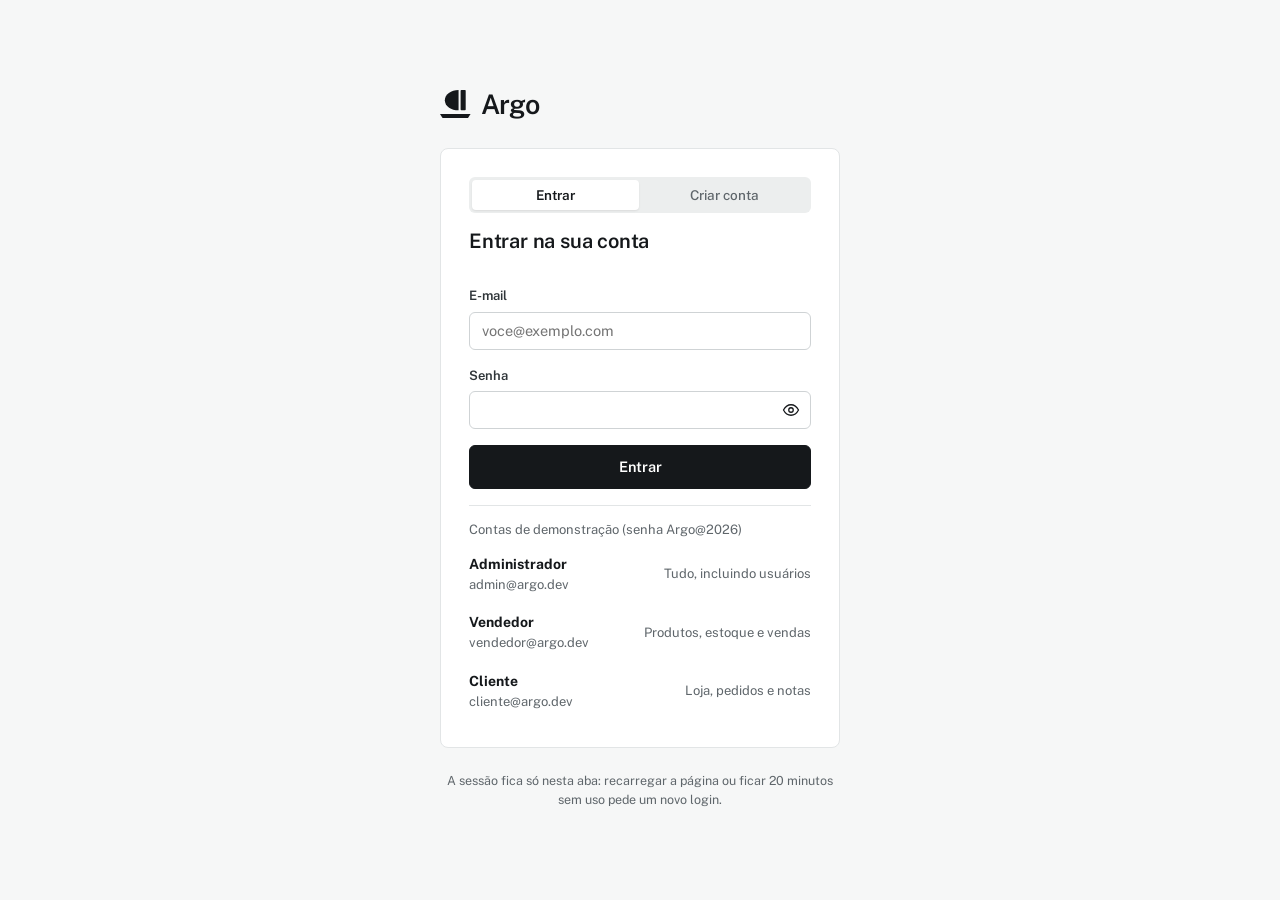
==== web/index.html @ 2232d9b7 "Versão inicial" ====
<!doctype html>
<html lang="pt-BR">
  <head>
    <meta charset="utf-8" />
    <meta name="viewport" content="width=device-width, initial-scale=1" />
    <meta name="description" content="Argo: plataforma de microserviços de pedidos, estoque em tempo real e faturamento." />
    <meta name="theme-color" content="#f6f7f7" />
    <title>Argo</title>
    <link rel="icon" href="img/favicon.svg" type="image/svg+xml" />
    <link rel="preload" href="fonts/public-sans-latin-wght-normal.woff2" as="font" type="font/woff2" crossorigin />
    <link rel="stylesheet" href="css/app.css" />
  </head>
  <body>
    <a class="sr-only" href="#conteudo">Pular para o conteúdo</a>
    <div id="app"></div>
    <noscript>O Argo precisa de JavaScript para funcionar.</noscript>
    <script type="module" src="js/app.js"></script>
  </body>
</html>
---- web/css/app.css ----
@font-face {
  font-family: "Public Sans Variable";
  font-style: normal;
  font-display: swap;
  font-weight: 100 900;
  src: url("../fonts/public-sans-latin-wght-normal.woff2") format("woff2-variations");
  unicode-range: U+0000-00FF, U+0131, U+0152-0153, U+02BB-02BC, U+02C6, U+02DA, U+02DC, U+0304, U+0308, U+0329, U+2000-206F, U+20AC, U+2122, U+2191, U+2193, U+2212, U+2215, U+FEFF, U+FFFD;
}

@font-face {
  font-family: "Public Sans Variable";
  font-style: normal;
  font-display: swap;
  font-weight: 100 900;
  src: url("../fonts/public-sans-latin-ext-wght-normal.woff2") format("woff2-variations");
  unicode-range: U+0100-02BA, U+02BD-02C5, U+02C7-02CC, U+02CE-02D7, U+02DD-02FF, U+0304, U+0308, U+0329, U+1D00-1DBF, U+1E00-1E9F, U+1EF2-1EFF, U+2020, U+20A0-20AB, U+20AD-20C0, U+2113, U+2C60-2C7F, U+A720-A7FF;
}

:root {
  --paper: #f6f7f7;
  --paper-2: #ffffff;
  --sand: #eceeee;
  --stone: #c6cacc;
  --mauve: #959b9f;
  --ink: #15181b;
  --ink-2: #2f3539;
  --muted: #5f666b;
  --line: #e2e5e6;
  --line-strong: #cfd3d5;
  --surface: #ffffff;
  --surface-hover: #f3f4f4;
  --accent: #1f5c4c;
  --accent-2: #2e7a66;
  --accent-soft: #e4efeb;
  --danger: #a03a32;
  --danger-soft: #f8e9e7;
  --ok: #1f6b45;
  --ok-soft: #e5f1ea;
  --warn: #8a5a12;
  --warn-soft: #f8efdf;
  --info: #2f5f8a;
  --info-soft: #e6eef6;
  --focus: rgba(31, 92, 76, 0.22);
  --radius-s: 4px;
  --radius: 6px;
  --radius-l: 8px;
  --shadow: 0 1px 2px rgba(21, 24, 27, 0.06);
  --ease: cubic-bezier(0.2, 0, 0, 1);
  --ease-out: cubic-bezier(0.16, 1, 0.3, 1);
  --spring: cubic-bezier(0.34, 1.4, 0.64, 1);
  --font: "Public Sans Variable", "Public Sans", system-ui, -apple-system, "Segoe UI", sans-serif;
  color-scheme: light;
}

*, *::before, *::after { box-sizing: border-box; }
[hidden] { display: none !important; }
html, body { height: 100%; }
body {
  margin: 0;
  font-family: var(--font);
  font-size: 14.5px;
  line-height: 1.5;
  color: var(--ink);
  background: var(--paper);
  -webkit-font-smoothing: antialiased;
  text-rendering: optimizeLegibility;
}
a { color: inherit; text-decoration: none; }
img, svg { display: block; }
button, input, select, textarea { font: inherit; color: inherit; }
::selection { background: var(--accent-soft); color: var(--ink); }
:focus-visible { outline: 2px solid var(--accent); outline-offset: 2px; border-radius: var(--radius-s); }
h1, h2, h3, h4 { margin: 0; font-weight: 600; letter-spacing: -0.01em; line-height: 1.25; }
h1 { font-size: 24px; }
h2 { font-size: 18px; }
h3 { font-size: 15px; }
p { margin: 0; }
.muted { color: var(--muted); }
.small { font-size: 13px; }
.num { font-variant-numeric: tabular-nums; }
.strong { font-weight: 600; }
.mono { font-family: ui-monospace, "SFMono-Regular", Consolas, monospace; font-size: 12.5px; }
.sr-only { position: absolute; width: 1px; height: 1px; padding: 0; margin: -1px; overflow: hidden; clip: rect(0 0 0 0); white-space: nowrap; border: 0; }
.row { display: flex; align-items: center; gap: 12px; }
.row.wrap-items { flex-wrap: wrap; }
.stack { display: flex; flex-direction: column; gap: 16px; }
.stack.sm { gap: 6px; }
.stack.lg { gap: 20px; }
.spacer { flex: 1; }
.grid-2 { display: grid; grid-template-columns: 1fr 1fr; gap: 16px; }
.grid-main { display: grid; grid-template-columns: minmax(0, 1.7fr) minmax(0, 1fr); gap: 16px; align-items: start; }
.dot { display: inline-block; width: 7px; height: 7px; border-radius: 50%; background: currentColor; flex: none; }

.btn {
  --bg: var(--ink); --fg: #fff; --bd: var(--ink);
  appearance: none; display: inline-flex; align-items: center; justify-content: center; gap: 8px;
  height: 38px; padding: 0 16px; border-radius: var(--radius); border: 1px solid var(--bd);
  background: var(--bg); color: var(--fg); font-weight: 600; font-size: 14px; cursor: pointer; white-space: nowrap;
  transition: background .18s var(--ease), border-color .18s var(--ease), color .18s var(--ease), opacity .18s var(--ease), transform .12s var(--ease);
}
.btn:hover { --bg: var(--ink-2); --bd: var(--ink-2); }
.btn:active:not(:disabled) { transform: scale(0.97); }
.btn:disabled { opacity: .45; cursor: not-allowed; }
.btn.ghost { --bg: var(--surface); --fg: var(--ink); --bd: var(--line-strong); }
.btn.ghost:hover { --bg: var(--surface-hover); --bd: var(--mauve); }
.btn.quiet { --bg: transparent; --fg: var(--ink); --bd: transparent; padding: 0 10px; }
.btn.quiet:hover { --bg: var(--surface-hover); }
.btn.danger { --bg: var(--surface); --fg: var(--danger); --bd: var(--line-strong); }
.btn.danger:hover { --bg: var(--danger-soft); --bd: color-mix(in srgb, var(--danger) 45%, transparent); }
.btn.sm { height: 32px; padding: 0 12px; font-size: 13px; }
.btn.lg { height: 44px; padding: 0 22px; font-size: 14.5px; }
.btn.block { width: 100%; }
.icon-btn {
  appearance: none; display: inline-grid; place-items: center; width: 36px; height: 36px; border-radius: var(--radius);
  border: 1px solid transparent; background: transparent; cursor: pointer; color: var(--ink); position: relative;
  transition: background .15s var(--ease), transform .12s var(--ease);
}
.icon-btn:hover { background: var(--surface-hover); }
.icon-btn:active { transform: scale(0.94); }
.field { display: flex; flex-direction: column; gap: 6px; min-width: 0; }
.field > label, .label { font-size: 13px; font-weight: 600; color: var(--ink-2); }
.input, .select, .textarea {
  width: 100%; height: 38px; padding: 0 12px; border-radius: var(--radius); border: 1px solid var(--line-strong);
  background: var(--surface); outline: none; transition: border-color .15s var(--ease), box-shadow .2s var(--ease);
}
.textarea { height: auto; min-height: 96px; padding: 10px 12px; resize: vertical; }
.select {
  appearance: none; cursor: pointer; padding-right: 34px;
  background-image: linear-gradient(45deg, transparent 50%, var(--muted) 50%), linear-gradient(135deg, var(--muted) 50%, transparent 50%);
  background-position: calc(100% - 17px) 16px, calc(100% - 12px) 16px; background-size: 5px 5px, 5px 5px; background-repeat: no-repeat;
}
.select.compact { width: auto; height: 36px; background-position: calc(100% - 17px) 15px, calc(100% - 12px) 15px; }
.input:hover, .select:hover, .textarea:hover { border-color: var(--mauve); }
.input:focus, .select:focus, .textarea:focus { border-color: var(--accent); box-shadow: 0 0 0 3px var(--focus); }
.input[aria-invalid="true"] { border-color: var(--danger); }
.field-error { font-size: 12.5px; color: var(--danger); animation: fade-in .2s var(--ease); }
.hint { font-size: 12.5px; color: var(--muted); }
.input-affix { position: relative; }
.input-affix .input { padding-right: 44px; }
.input-affix .icon-btn { position: absolute; right: 2px; top: 1px; }

.card { background: var(--surface); border: 1px solid var(--line); border-radius: var(--radius-l); }
.card.pad { padding: 20px; }
.panel-title { display: flex; align-items: center; gap: 10px; margin-bottom: 16px; }
.panel-title h2, .panel-title h3 { flex: 1; }
.divider { height: 1px; background: var(--line); border: 0; margin: 0; }
.pill {
  display: inline-flex; align-items: center; gap: 6px; height: 22px; padding: 0 8px; border-radius: var(--radius-s);
  font-size: 12px; font-weight: 600; background: var(--sand); color: var(--ink-2); white-space: nowrap;
}
.pill .dot { width: 6px; height: 6px; }
.pill.ok { background: var(--ok-soft); color: var(--ok); }
.pill.warn { background: var(--warn-soft); color: var(--warn); }
.pill.danger { background: var(--danger-soft); color: var(--danger); }
.pill.info { background: var(--info-soft); color: var(--info); }
.pill.accent { background: var(--accent-soft); color: var(--accent); }
.pill.line { background: var(--surface); border: 1px solid var(--line-strong); }
.pill.pulse .dot { animation: pulse-dot 1.1s ease-in-out infinite; }

.table { width: 100%; border-collapse: separate; border-spacing: 0; font-size: 14px; }
.table th {
  text-align: left; font-size: 12.5px; font-weight: 600; color: var(--muted); padding: 0 14px 10px;
  border-bottom: 1px solid var(--line); white-space: nowrap;
}
.table td { padding: 12px 14px; border-bottom: 1px solid var(--line); vertical-align: middle; }
.table tr:last-child td { border-bottom: 0; }
.table tbody tr { transition: background .15s var(--ease); }
.table tbody tr.link { cursor: pointer; }
.table tbody tr.link:hover { background: var(--surface-hover); }
.table .right { text-align: right; }
.table-wrap { overflow-x: auto; }
.table-card { padding: 16px 6px 6px; }

.segmented { display: inline-flex; padding: 3px; gap: 2px; border-radius: var(--radius); background: var(--sand); position: relative; }
.segmented button {
  appearance: none; border: 0; background: transparent; height: 30px; padding: 0 14px; border-radius: var(--radius-s);
  font-size: 13.5px; font-weight: 500; color: var(--muted); cursor: pointer; position: relative; z-index: 1;
  transition: color .2s var(--ease);
}
.segmented button[aria-pressed="true"] { color: var(--ink); font-weight: 600; }
.segmented .thumb {
  position: absolute; top: 3px; bottom: 3px; border-radius: var(--radius-s); background: var(--paper-2);
  box-shadow: 0 1px 2px rgba(0, 0, 0, .08); transition: left .32s var(--ease-out), width .32s var(--ease-out);
}
.segmented.block { display: flex; }
.segmented.block button { flex: 1; }

.chip {
  appearance: none; height: 40px; padding: 0 2px; border: 0; border-bottom: 2px solid transparent; border-radius: 0;
  background: transparent; color: var(--muted); font-weight: 500; font-size: 14px; cursor: pointer; white-space: nowrap;
  transition: color .15s var(--ease), border-color .25s var(--ease);
}
.chip:hover { color: var(--ink); }
.chip[aria-pressed="true"] { color: var(--ink); font-weight: 600; border-bottom-color: var(--ink); }
.chips { display: flex; gap: 22px; border-bottom: 1px solid var(--line); margin-bottom: 20px; overflow-x: auto; }

.skeleton {
  border-radius: var(--radius);
  background: linear-gradient(90deg, var(--sand) 0%, #f4f5f5 40%, var(--sand) 80%);
  background-size: 300% 100%; animation: shimmer 1.4s ease-in-out infinite;
}
.spinner { width: 16px; height: 16px; border-radius: 50%; border: 2px solid currentColor; border-right-color: transparent; animation: spin .7s linear infinite; }
.empty { display: flex; flex-direction: column; align-items: center; text-align: center; gap: 8px; padding: 48px 24px; }
.empty .mark { width: 40px; height: 40px; border-radius: var(--radius); border: 1px solid var(--line); color: var(--muted); display: grid; place-items: center; margin-bottom: 6px; }
.empty p { max-width: 380px; }
.kv { display: grid; grid-template-columns: auto 1fr; gap: 8px 20px; font-size: 14px; margin: 0; }
.kv dt { color: var(--muted); }
.kv dd { margin: 0; text-align: right; }

.logo { display: inline-flex; align-items: center; gap: 10px; }
.logo svg { width: auto; }
.wordmark { font-weight: 600; letter-spacing: -0.03em; line-height: 1; }

.login { min-height: 100vh; display: grid; place-items: center; padding: 48px 20px; }
.login-panel { width: min(400px, 100%); display: flex; flex-direction: column; gap: 24px; }
.login-box { display: flex; flex-direction: column; gap: 16px; padding: 28px; border: 1px solid var(--line); border-radius: var(--radius-l); background: var(--surface); }
.login-box h1 { font-size: 20px; }
.login-foot { font-size: 12.5px; color: var(--muted); text-align: center; }
.demo-list { display: flex; flex-direction: column; gap: 2px; margin: 0 -10px; }
.demo {
  appearance: none; border: 0; background: transparent; text-align: left; cursor: pointer; padding: 8px 10px;
  border-radius: var(--radius); display: grid; grid-template-columns: 1fr auto; gap: 0 12px; align-items: center;
  transition: background .15s var(--ease), transform .15s var(--ease);
}
.demo:hover { background: var(--surface-hover); }
.demo:active { transform: scale(.99); }
.demo strong { font-size: 14px; }
.demo .who { font-size: 13px; color: var(--muted); }
.demo .what { grid-row: span 2; font-size: 13px; color: var(--muted); text-align: right; }
.alert { padding: 10px 12px; border-radius: var(--radius); font-size: 13.5px; background: var(--danger-soft); color: var(--danger); animation: shake .4s var(--ease); }
.alert.info { background: var(--info-soft); color: var(--info); animation: fade-in .3s var(--ease); }

.shell { display: grid; grid-template-columns: 232px minmax(0, 1fr); min-height: 100vh; }
.sidebar {
  position: sticky; top: 0; height: 100vh; display: flex; flex-direction: column; gap: 4px; padding: 20px 12px 12px;
  background: var(--surface); border-right: 1px solid var(--line); z-index: 20;
}
.sidebar .brand { padding: 2px 10px 0; }
.sidebar-tag { padding: 2px 10px 16px; font-size: 12.5px; font-weight: 500; color: var(--muted); }
.sidebar nav { display: flex; flex-direction: column; gap: 2px; position: relative; }
.sidebar nav a {
  position: relative; display: flex; align-items: center; gap: 10px; padding: 7px 10px; border-radius: var(--radius);
  font-size: 14px; font-weight: 500; color: var(--ink-2); z-index: 1; transition: color .15s var(--ease);
}
.sidebar nav a svg { color: var(--muted); transition: color .2s var(--ease); }
.sidebar nav a:hover:not(.active) { background: var(--surface-hover); }
.sidebar nav a.active { color: var(--ink); font-weight: 600; }
.sidebar nav a.active svg { color: var(--accent); }
.sidebar nav .nav-thumb {
  position: absolute; left: 0; right: 0; border-radius: var(--radius); background: var(--sand); z-index: 0;
  transition: top .34s var(--ease-out), height .34s var(--ease-out), opacity .2s var(--ease);
}
.sidebar nav .badge {
  margin-left: auto; min-width: 20px; height: 20px; padding: 0 6px; border-radius: 10px; background: var(--ink); color: #fff;
  font-size: 11.5px; font-weight: 600; display: inline-grid; place-items: center; animation: pop .35s var(--spring);
}
.sidebar hr { height: 1px; border: 0; margin: 10px 12px; background: var(--line); }
.sidebar .live { display: inline-flex; align-items: center; gap: 6px; padding: 6px 10px; font-size: 12px; color: var(--muted); }
.sidebar .live .dot { color: var(--mauve); }
.sidebar .live.on .dot { color: var(--accent-2); animation: pulse-dot 1.6s ease-in-out infinite; }
.user-menu { position: relative; margin-top: 8px; }
.user-trigger {
  appearance: none; display: flex; width: 100%; align-items: center; gap: 10px; padding: 6px 8px 6px 6px; border-radius: var(--radius);
  border: 1px solid transparent; background: transparent; cursor: pointer; text-align: left; transition: background .2s var(--ease);
}
.user-trigger:hover, .user-trigger[aria-expanded="true"] { background: var(--surface-hover); }
.user-trigger-text { display: flex; flex-direction: column; line-height: 1.2; font-size: 14px; flex: 1; min-width: 0; }
.user-trigger-text span { overflow: hidden; text-overflow: ellipsis; white-space: nowrap; }
.avatar { width: 32px; height: 32px; border-radius: 50%; background: var(--accent-soft); color: var(--accent); display: grid; place-items: center; font-size: 12px; font-weight: 600; flex: none; }
.menu {
  position: absolute; left: 0; bottom: calc(100% + 8px); width: 240px; padding: 4px; border-radius: var(--radius-l);
  background: var(--paper-2); border: 1px solid var(--line); box-shadow: 0 12px 32px -12px rgba(21, 24, 27, .25);
  z-index: 60; transform-origin: bottom left; animation: menu-in .2s var(--ease-out);
}
.menu-head { display: flex; flex-direction: column; padding: 10px 12px 12px; font-size: 14px; border-bottom: 1px solid var(--line); margin-bottom: 4px; word-break: break-word; }
.menu a, .menu button {
  appearance: none; display: flex; align-items: center; gap: 10px; width: 100%; padding: 8px 10px; border: 0; border-radius: var(--radius);
  background: transparent; font-size: 14px; font-weight: 500; text-align: left; cursor: pointer; transition: background .15s var(--ease);
}
.menu a:hover, .menu button:hover { background: var(--surface-hover); }
.main, .main-col { min-width: 0; }
.page { padding: 28px 0 64px; min-height: 100vh; }
.wrap { width: 100%; max-width: 1200px; margin: 0 auto; padding: 0 32px; }
.page-header { display: flex; align-items: flex-end; justify-content: space-between; flex-wrap: wrap; gap: 16px; margin-bottom: 24px; }
.page-header-text { display: flex; flex-direction: column; gap: 6px; min-width: 0; }
.page-header-actions { display: flex; align-items: center; flex-wrap: wrap; gap: 10px; }
.back-link { display: inline-flex; align-items: center; gap: 6px; margin-bottom: 12px; font-size: 13px; font-weight: 500; color: var(--muted); transition: color .15s var(--ease), gap .2s var(--ease); }
.back-link:hover { color: var(--ink); gap: 9px; }
.toolbar { display: flex; align-items: center; flex-wrap: wrap; gap: 10px; margin-bottom: 16px; }
.toolbar .search { flex: 1 1 260px; max-width: 380px; height: 36px; }
.mobile-bar { display: none; }

.kpis { display: grid; grid-template-columns: repeat(4, minmax(0, 1fr)); border: 1px solid var(--line); border-radius: var(--radius-l); background: var(--surface); overflow: hidden; }
.kpi { display: flex; flex-direction: column; gap: 4px; padding: 18px 20px; box-shadow: -1px 0 0 var(--line), 0 -1px 0 var(--line); }
.kpi strong { font-size: 24px; font-weight: 600; letter-spacing: -0.01em; line-height: 1.2; }
.kpi-label { font-size: 13px; font-weight: 500; color: var(--muted); }
.attention { display: grid; grid-template-columns: repeat(3, minmax(0, 1fr)); border-radius: var(--radius-l); border: 1px solid var(--line); overflow: hidden; }
.attention-item { display: flex; align-items: baseline; gap: 10px; padding: 14px 20px; font-size: 14px; background: var(--surface); transition: background .15s var(--ease); }
.attention-item + .attention-item { border-left: 1px solid var(--line); }
.attention-item strong { font-size: 18px; font-weight: 600; }
a.attention-item:hover { background: var(--surface-hover); }
.chart { display: flex; flex-direction: column; gap: 12px; }
.chart-readout { display: flex; align-items: baseline; gap: 12px; min-height: 34px; }
.chart-readout strong { font-size: 22px; font-weight: 600; letter-spacing: -0.01em; }
.chart-svg { width: 100%; height: auto; display: block; }
.chart-svg .grid-line { stroke: var(--line); stroke-width: 1; }
.chart-svg .bar { fill: var(--accent); transform-box: fill-box; transform-origin: bottom; transform: scaleY(0); animation: grow .7s var(--ease-out) forwards; transition: opacity .15s var(--ease); cursor: pointer; }
.chart-svg .bar.dim { opacity: .35; }
.chart-svg .axis { fill: var(--muted); font-size: 9.5px; font-weight: 500; }
.status-track { display: flex; height: 10px; border-radius: var(--radius-s); overflow: hidden; background: var(--sand); gap: 2px; }
.status-track span { height: 100%; width: 0; transition: width .9s var(--ease-out); }
.legend { list-style: none; margin: 0; padding: 0; display: grid; grid-template-columns: 1fr 1fr; gap: 10px 20px; font-size: 13.5px; }
.legend li { display: flex; align-items: center; gap: 10px; }
.legend li .num { margin-left: auto; }
.swatch { width: 10px; height: 10px; border-radius: 2px; flex: none; }
.rank { list-style: none; margin: 0; padding: 0; display: flex; flex-direction: column; gap: 14px; }
.rank li { display: flex; flex-direction: column; gap: 6px; }
.rank .meter { height: 4px; border-radius: 2px; background: var(--sand); overflow: hidden; }
.rank .meter span { display: block; height: 100%; background: var(--accent); border-radius: 2px; width: 0; transition: width .9s var(--ease-out); }

.products { display: grid; grid-template-columns: repeat(auto-fill, minmax(220px, 1fr)); gap: 16px; }
.product {
  display: flex; flex-direction: column; background: var(--surface); border: 1px solid var(--line); border-radius: var(--radius-l);
  overflow: hidden; transition: border-color .2s var(--ease), box-shadow .25s var(--ease), transform .25s var(--ease-out);
}
.product:hover { border-color: var(--line-strong); box-shadow: 0 10px 30px -18px rgba(21, 24, 27, .35); transform: translateY(-2px); }
.product-art { aspect-ratio: 16 / 10; display: grid; place-items: center; background: var(--paper); border-bottom: 1px solid var(--line); color: var(--ink); }
.product-art span { font-size: 26px; font-weight: 600; letter-spacing: -0.03em; color: var(--ink-2); transition: transform .4s var(--ease-out); }
.product:hover .product-art span { transform: scale(1.06); }
.product-body { display: flex; flex-direction: column; gap: 6px; padding: 14px 16px 16px; flex: 1; }
.product-body h3 { font-size: 14.5px; font-weight: 600; }
.product-foot { display: flex; align-items: center; justify-content: space-between; gap: 10px; margin-top: auto; padding-top: 10px; }
.price { font-size: 16px; font-weight: 600; font-variant-numeric: tabular-nums; }
.stock-tag { font-size: 12.5px; color: var(--muted); font-variant-numeric: tabular-nums; }
.stock-tag.low { color: var(--warn); font-weight: 600; }
.stock-tag.out { color: var(--danger); font-weight: 600; }
.flash { animation: flash 1.4s var(--ease); }

.drawer-overlay { position: fixed; inset: 0; background: rgba(21, 24, 27, .32); z-index: 80; animation: fade-in .25s var(--ease); }
.drawer {
  position: fixed; top: 0; right: 0; bottom: 0; width: min(420px, 100vw); background: var(--paper-2); z-index: 81;
  display: flex; flex-direction: column; border-left: 1px solid var(--line); box-shadow: -16px 0 48px -24px rgba(21, 24, 27, .3);
  animation: drawer-in .38s var(--ease-out);
}
.drawer.leaving { animation: drawer-out .24s var(--ease) forwards; }
.drawer-overlay.leaving { animation: fade-out .24s var(--ease) forwards; }
.drawer-head { display: flex; align-items: center; justify-content: space-between; padding: 18px 20px; border-bottom: 1px solid var(--line); }
.drawer-body { flex: 1; overflow: auto; padding: 8px 20px; }
.drawer-foot { padding: 16px 20px 20px; border-top: 1px solid var(--line); display: flex; flex-direction: column; gap: 12px; }
.cart-line { display: grid; grid-template-columns: 1fr auto; gap: 4px 12px; padding: 14px 0; border-bottom: 1px solid var(--line); animation: slide-in .3s var(--ease-out) both; }
.qty { justify-self: start; display: inline-flex; align-items: center; border: 1px solid var(--line-strong); border-radius: var(--radius); height: 30px; }
.qty button { appearance: none; border: 0; background: transparent; width: 28px; height: 28px; cursor: pointer; font-size: 15px; border-radius: var(--radius); }
.qty button:hover { background: var(--surface-hover); }
.qty span { min-width: 26px; text-align: center; font-size: 13.5px; font-variant-numeric: tabular-nums; }
.cart-fab .count {
  position: absolute; top: -2px; right: -2px; min-width: 18px; height: 18px; padding: 0 5px; border-radius: 9px; background: var(--accent);
  color: #fff; font-size: 11px; font-weight: 700; display: grid; place-items: center; animation: pop .35s var(--spring);
}

.timeline { list-style: none; margin: 0; padding: 0; display: flex; flex-direction: column; }
.timeline li { position: relative; display: grid; grid-template-columns: 20px 1fr; gap: 12px; padding-bottom: 18px; animation: slide-in .4s var(--ease-out) both; }
.timeline li:last-child { padding-bottom: 0; }
.timeline li::before { content: ""; position: absolute; left: 9px; top: 18px; bottom: 0; width: 2px; background: var(--line); }
.timeline li:last-child::before { display: none; }
.timeline .node { width: 20px; height: 20px; border-radius: 50%; border: 2px solid var(--line-strong); background: var(--surface); display: grid; place-items: center; z-index: 1; }
.timeline .node.done { border-color: var(--accent); background: var(--accent); color: #fff; }
.timeline .node.bad { border-color: var(--danger); background: var(--danger); color: #fff; }
.timeline .node.wait { border-color: var(--accent-2); animation: ring 1.4s ease-out infinite; }
.timeline .node svg { width: 11px; height: 11px; }
.steps { display: grid; grid-template-columns: repeat(4, 1fr); gap: 8px; }
.step { display: flex; flex-direction: column; gap: 8px; font-size: 13px; color: var(--muted); }
.step .bar { height: 4px; border-radius: 2px; background: var(--sand); overflow: hidden; }
.step .bar span { display: block; height: 100%; width: 0; background: var(--accent); transition: width .7s var(--ease-out); }
.step.on { color: var(--ink); font-weight: 600; }
.step.on .bar span { width: 100%; }
.step.working .bar span { width: 40%; animation: indeterminate 1.2s ease-in-out infinite; }
.processing-note { display: flex; align-items: center; gap: 10px; padding: 12px 14px; border-radius: var(--radius); background: var(--accent-soft); color: var(--accent); font-size: 13.5px; font-weight: 500; }

.quiet .reveal { animation: none; }

.feed { list-style: none; margin: 0; padding: 0; display: flex; flex-direction: column; }
.feed li { display: grid; grid-template-columns: 64px 1fr auto; align-items: center; gap: 12px; padding: 11px 4px; border-bottom: 1px solid var(--line); font-size: 13.5px; }
.feed li.new { animation: feed-in .5s var(--ease-out), highlight 2s var(--ease); }
.delta { font-weight: 600; font-variant-numeric: tabular-nums; }
.delta.up { color: var(--ok); }
.delta.down { color: var(--danger); }

.toasts { position: fixed; right: 24px; bottom: 24px; display: flex; flex-direction: column; align-items: flex-end; gap: 8px; z-index: 100; pointer-events: none; }
.toast {
  pointer-events: auto; display: flex; align-items: center; gap: 10px; min-height: 42px; padding: 10px 16px 10px 14px; border-radius: var(--radius);
  background: var(--ink); color: #fff; font-size: 14px; font-weight: 500; box-shadow: 0 6px 20px -8px rgba(21, 24, 27, .35);
  max-width: min(480px, calc(100vw - 32px)); animation: toast-in .4s var(--spring);
}
.toast.leaving { animation: toast-out .25s var(--ease) forwards; }
.toast .dot { color: #7fc2a8; }
.toast.error .dot { color: #e8968f; }
.overlay { position: fixed; inset: 0; background: rgba(21, 24, 27, .4); display: grid; place-items: center; padding: 20px; z-index: 90; animation: fade-in .2s var(--ease); }
.modal { width: min(520px, 100%); max-height: calc(100vh - 40px); overflow: auto; background: var(--paper-2); border-radius: var(--radius-l); padding: 24px; box-shadow: 0 16px 48px -16px rgba(21, 24, 27, .35); animation: modal-in .32s var(--ease-out); }
.modal h2 { margin-bottom: 8px; }
.modal .actions { display: flex; justify-content: flex-end; gap: 8px; margin-top: 24px; }
.overlay.leaving { animation: fade-out .2s var(--ease) forwards; }
.overlay.leaving .modal { animation: modal-out .2s var(--ease) forwards; }
.pagination { display: flex; align-items: center; justify-content: space-between; gap: 12px; padding: 16px 8px 4px; }

.view { animation: view-in .42s var(--ease-out) both; }
.reveal { animation: rise .55s var(--ease-out) both; animation-delay: calc(var(--i, 0) * 55ms); }
@keyframes view-in { from { opacity: 0; transform: translateY(10px); } to { opacity: 1; transform: none; } }
@keyframes rise { from { opacity: 0; transform: translateY(12px); } to { opacity: 1; transform: none; } }
@keyframes fade-in { from { opacity: 0; } to { opacity: 1; } }
@keyframes fade-out { to { opacity: 0; } }
@keyframes slide-in { from { opacity: 0; transform: translateX(10px); } to { opacity: 1; transform: none; } }
@keyframes drawer-in { from { transform: translateX(100%); } to { transform: none; } }
@keyframes drawer-out { to { transform: translateX(100%); } }
@keyframes modal-in { from { opacity: 0; transform: translateY(12px) scale(.97); } to { opacity: 1; transform: none; } }
@keyframes modal-out { to { opacity: 0; transform: translateY(8px) scale(.98); } }
@keyframes menu-in { from { opacity: 0; transform: translateY(6px) scale(.97); } to { opacity: 1; transform: none; } }
@keyframes toast-in { from { opacity: 0; transform: translateY(16px) scale(.96); } to { opacity: 1; transform: none; } }
@keyframes toast-out { to { opacity: 0; transform: translateY(8px) scale(.97); } }
@keyframes pop { 0% { transform: scale(.4); } 100% { transform: scale(1); } }
@keyframes grow { to { transform: scaleY(1); } }
@keyframes shimmer { 0% { background-position: 100% 0; } 100% { background-position: -100% 0; } }
@keyframes spin { to { transform: rotate(360deg); } }
@keyframes pulse-dot { 0%, 100% { opacity: 1; transform: scale(1); } 50% { opacity: .45; transform: scale(.8); } }
@keyframes ring { 0% { box-shadow: 0 0 0 0 rgba(46, 122, 102, .45); } 100% { box-shadow: 0 0 0 9px rgba(46, 122, 102, 0); } }
@keyframes flash { 0% { background: var(--accent-soft); } 100% { background: transparent; } }
@keyframes highlight { 0% { background: var(--accent-soft); } 100% { background: transparent; } }
@keyframes feed-in { from { opacity: 0; transform: translateY(-8px); } to { opacity: 1; transform: none; } }
@keyframes indeterminate { 0% { transform: translateX(-100%); } 100% { transform: translateX(250%); } }
@keyframes shake { 0%, 100% { transform: none; } 20% { transform: translateX(-4px); } 40% { transform: translateX(4px); } 60% { transform: translateX(-2px); } 80% { transform: translateX(2px); } }

@media (max-width: 980px) {
  .grid-main { grid-template-columns: 1fr; }
  .kpis { grid-template-columns: repeat(2, minmax(0, 1fr)); }
}
@media (max-width: 820px) {
  .shell { grid-template-columns: 1fr; }
  .sidebar { position: fixed; left: 0; top: 0; bottom: 0; width: 260px; transform: translateX(-100%); transition: transform .32s var(--ease-out); box-shadow: 16px 0 48px -24px rgba(21, 24, 27, .3); }
  .shell.nav-open .sidebar { transform: none; }
  .mobile-bar { display: flex; align-items: center; justify-content: space-between; padding: 12px 16px; border-bottom: 1px solid var(--line); background: var(--surface); position: sticky; top: 0; z-index: 10; }
  .wrap { padding: 0 16px; }
  .grid-2, .attention, .steps { grid-template-columns: 1fr; }
  .attention-item + .attention-item { border-left: 0; border-top: 1px solid var(--line); }
  .legend { grid-template-columns: 1fr; }
  .toasts { right: 16px; left: 16px; align-items: stretch; }
}
@media (prefers-reduced-motion: reduce) {
  *, *::before, *::after { animation-duration: .01ms !important; animation-delay: 0ms !important; transition-duration: .01ms !important; }
  .chart-svg .bar { transform: none; }
}
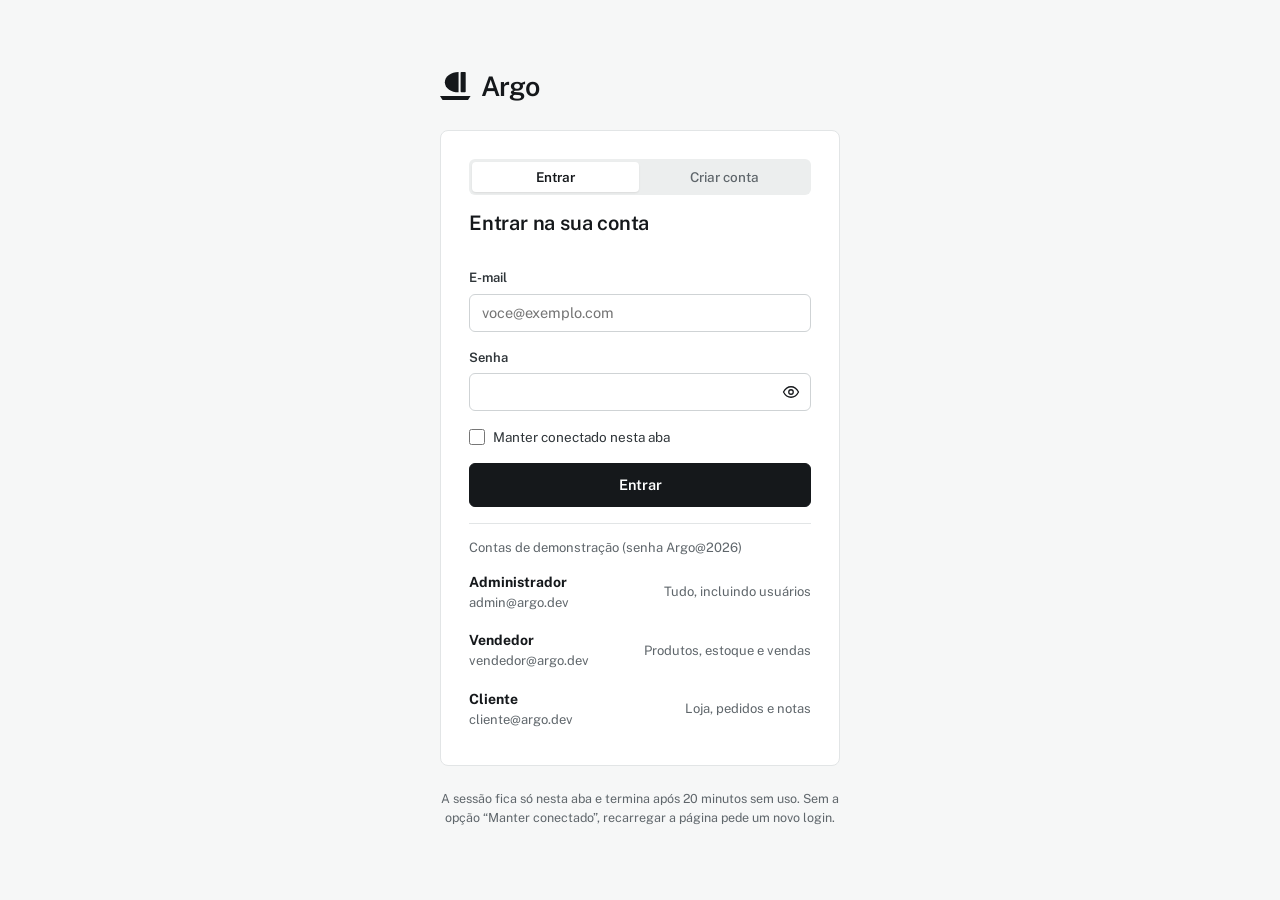
==== commit f12cb04c: "1.2.0" ====
--- a/web/index.html
+++ b/web/index.html
@@ -5,10 +5,13 @@
     <meta name="viewport" content="width=device-width, initial-scale=1" />
     <meta name="description" content="Argo: plataforma de microserviços de pedidos, estoque em tempo real e faturamento." />
     <meta name="theme-color" content="#f6f7f7" />
+    <meta name="color-scheme" content="light dark" />
     <title>Argo</title>
     <link rel="icon" href="img/favicon.svg" type="image/svg+xml" />
+    <link rel="manifest" href="manifest.webmanifest" />
     <link rel="preload" href="fonts/public-sans-latin-wght-normal.woff2" as="font" type="font/woff2" crossorigin />
     <link rel="stylesheet" href="css/app.css" />
+    <script src="js/theme.js"></script>
   </head>
   <body>
     <a class="sr-only" href="#conteudo">Pular para o conteúdo</a>
--- a/web/css/app.css
+++ b/web/css/app.css
@@ -49,7 +49,305 @@
   --ease-out: cubic-bezier(0.16, 1, 0.3, 1);
   --spring: cubic-bezier(0.34, 1.4, 0.64, 1);
   --font: "Public Sans Variable", "Public Sans", system-ui, -apple-system, "Segoe UI", sans-serif;
+  --on-ink: #ffffff;
+  --on-accent: #ffffff;
+  --skeleton-hi: #f4f5f5;
+  --scrim: rgba(21, 24, 27, .4);
+  --shadow-lg: rgba(21, 24, 27, .3);
   color-scheme: light;
+}
+
+:root[data-theme="dark"] {
+  --paper: #0f1113;
+  --paper-2: #181b1e;
+  --sand: #22262a;
+  --stone: #3a3f44;
+  --mauve: #6b7277;
+  --ink: #eceeee;
+  --ink-2: #c9cdcf;
+  --muted: #9aa1a6;
+  --line: #262b2f;
+  --line-strong: #363c41;
+  --surface: #16191c;
+  --surface-hover: #1e2226;
+  --accent: #5fb39a;
+  --accent-2: #7cc4ad;
+  --accent-soft: rgba(95, 179, 154, .15);
+  --danger: #ec9a92;
+  --danger-soft: rgba(236, 154, 146, .13);
+  --ok: #7fc2a8;
+  --ok-soft: rgba(127, 194, 168, .13);
+  --warn: #e3b46a;
+  --warn-soft: rgba(227, 180, 106, .13);
+  --info: #8fb6dd;
+  --info-soft: rgba(143, 182, 221, .13);
+  --focus: rgba(95, 179, 154, .3);
+  --on-ink: #111315;
+  --on-accent: #0f1113;
+  --skeleton-hi: #2a2f33;
+  --scrim: rgba(0, 0, 0, .55);
+  --shadow-lg: rgba(0, 0, 0, .6);
+  color-scheme: dark;
+}
+
+:root[data-palette="crivo"] {
+  --paper: #e6ddce;
+  --paper-2: #faf6ef;
+  --surface: #faf6ef;
+  --surface-hover: #f1ebe1;
+  --sand: #e4dcce;
+  --stone: #cdbfaa;
+  --mauve: #a8977f;
+  --ink: #2b1d17;
+  --ink-2: #5c4034;
+  --muted: #7d6a5d;
+  --line: #dfd5c6;
+  --line-strong: #cdbfaa;
+  --accent: #5d1c16;
+  --accent-2: #7a6e46;
+  --accent-soft: #ead6d2;
+  --danger: #8f2a1f;
+  --danger-soft: #ebd9d2;
+  --ok: #55602f;
+  --ok-soft: #e3e1d4;
+  --warn: #8a5a12;
+  --warn-soft: #eae0d0;
+  --info: #7a6e46;
+  --info-soft: #e8e3d7;
+  --focus: rgba(93, 28, 22, 0.25);
+  --on-ink: #faf6ef;
+  --on-accent: #faf3e6;
+  --skeleton-hi: #f1ece2;
+  --scrim: rgba(43, 29, 23, 0.4);
+  --shadow-lg: rgba(43, 29, 23, 0.28);
+}
+
+:root[data-palette="crivo"][data-theme="dark"] {
+  --paper: #1d1613;
+  --paper-2: #30251f;
+  --surface: #30251f;
+  --surface-hover: #372b25;
+  --sand: #312622;
+  --stone: #443530;
+  --mauve: #66524a;
+  --ink: #efe6d8;
+  --ink-2: #d6bdb8;
+  --muted: #a8968b;
+  --line: #3c2f29;
+  --line-strong: #443530;
+  --accent: #f6e4a6;
+  --accent-2: #b5a774;
+  --accent-soft: #4a2b25;
+  --danger: #e08a7c;
+  --danger-soft: #49332c;
+  --ok: #b9c48b;
+  --ok-soft: #433b2e;
+  --warn: #e3b46a;
+  --warn-soft: #49392a;
+  --info: #b5a774;
+  --info-soft: #43372b;
+  --focus: rgba(246, 228, 166, 0.25);
+  --on-ink: #30251f;
+  --on-accent: #2b1d17;
+  --skeleton-hi: #302520;
+  --scrim: rgba(0, 0, 0, 0.55);
+  --shadow-lg: rgba(0, 0, 0, 0.6);
+  color-scheme: dark;
+}
+
+:root[data-palette="bento"] {
+  --paper: #f5f4f4;
+  --paper-2: #ffffff;
+  --surface: #ffffff;
+  --surface-hover: #fafaf9;
+  --sand: #ececeb;
+  --stone: #d3d1d0;
+  --mauve: #bab7b6;
+  --ink: #000000;
+  --ink-2: #4d4b4b;
+  --muted: #6b6969;
+  --line: #e5e3e3;
+  --line-strong: #d3d1d0;
+  --accent: #000000;
+  --accent-2: #2b4c5a;
+  --accent-soft: #e8e7e6;
+  --danger: #9b2f1e;
+  --danger-soft: #f1e2df;
+  --ok: #3e6b2a;
+  --ok-soft: #e4eae1;
+  --warn: #8a5a12;
+  --warn-soft: #efe8de;
+  --info: #2b4c5a;
+  --info-soft: #e1e6e8;
+  --focus: rgba(0, 0, 0, 0.25);
+  --on-ink: #ffffff;
+  --on-accent: #ffffff;
+  --skeleton-hi: #f7f7f7;
+  --scrim: rgba(0, 0, 0, 0.4);
+  --shadow-lg: rgba(0, 0, 0, 0.28);
+}
+
+:root[data-palette="bento"][data-theme="dark"] {
+  --paper: #020202;
+  --paper-2: #1e1d1d;
+  --surface: #1e1d1d;
+  --surface-hover: #252424;
+  --sand: #1e1d1d;
+  --stone: #333232;
+  --mauve: #4d4b4b;
+  --ink: #ffffff;
+  --ink-2: #d3d1d0;
+  --muted: #bab7b6;
+  --line: #2b2a2a;
+  --line-strong: #333232;
+  --accent: #ffffff;
+  --accent-2: #99b3bf;
+  --accent-soft: #333232;
+  --danger: #e89a87;
+  --danger-soft: #3a2e2c;
+  --ok: #9cc787;
+  --ok-soft: #30352c;
+  --warn: #e3b46a;
+  --warn-soft: #3a3228;
+  --info: #99b3bf;
+  --info-soft: #2f3234;
+  --focus: rgba(255, 255, 255, 0.25);
+  --on-ink: #1e1d1d;
+  --on-accent: #000000;
+  --skeleton-hi: #1e1d1d;
+  --scrim: rgba(0, 0, 0, 0.55);
+  --shadow-lg: rgba(0, 0, 0, 0.6);
+  color-scheme: dark;
+}
+
+:root[data-palette="sonda"] {
+  --paper: #f3f1ec;
+  --paper-2: #fcfbf8;
+  --surface: #fcfbf8;
+  --surface-hover: #f7f5f0;
+  --sand: #edeae3;
+  --stone: #dad6cc;
+  --mauve: #b9b3a6;
+  --ink: #17212b;
+  --ink-2: #2d3a46;
+  --muted: #5e6670;
+  --line: #e8e5de;
+  --line-strong: #dad6cc;
+  --accent: #a8235a;
+  --accent-2: #3e6f84;
+  --accent-soft: #f5e1e9;
+  --danger: #b3261e;
+  --danger-soft: #f2ddd9;
+  --ok: #2e7d5b;
+  --ok-soft: #dfe9e2;
+  --warn: #8a5a12;
+  --warn-soft: #ece4d8;
+  --info: #3e6f84;
+  --info-soft: #e1e7e8;
+  --focus: rgba(168, 35, 90, 0.25);
+  --on-ink: #fcfbf8;
+  --on-accent: #fcfbf8;
+  --skeleton-hi: #f6f4f0;
+  --scrim: rgba(23, 33, 43, 0.4);
+  --shadow-lg: rgba(23, 33, 43, 0.28);
+}
+
+:root[data-palette="sonda"][data-theme="dark"] {
+  --paper: #0f161b;
+  --paper-2: #151e25;
+  --surface: #151e25;
+  --surface-hover: #1b252d;
+  --sand: #192229;
+  --stone: #26323b;
+  --mauve: #3a4853;
+  --ink: #e6e9ea;
+  --ink-2: #c6cdd1;
+  --muted: #95a1aa;
+  --line: #1f2a32;
+  --line-strong: #26323b;
+  --accent: #f0679a;
+  --accent-2: #6fa8bf;
+  --accent-soft: #3a1a28;
+  --danger: #f2847a;
+  --danger-soft: #342c31;
+  --ok: #5cc497;
+  --ok-soft: #1f3535;
+  --warn: #e3b46a;
+  --warn-soft: #32332f;
+  --info: #6fa8bf;
+  --info-soft: #22313b;
+  --focus: rgba(240, 103, 154, 0.25);
+  --on-ink: #151e25;
+  --on-accent: #0f161b;
+  --skeleton-hi: #172027;
+  --scrim: rgba(0, 0, 0, 0.55);
+  --shadow-lg: rgba(0, 0, 0, 0.6);
+  color-scheme: dark;
+}
+
+:root[data-palette="nexo"] {
+  --paper: #e8e8e8;
+  --paper-2: #f9f8f8;
+  --surface: #f9f8f8;
+  --surface-hover: #f3f2f1;
+  --sand: #eae6e5;
+  --stone: #d9d1ce;
+  --mauve: #bab7b5;
+  --ink: #000000;
+  --ink-2: #5c5454;
+  --muted: #777070;
+  --line: #e6e1df;
+  --line-strong: #d9d1ce;
+  --accent: #000000;
+  --accent-2: #ab9d9d;
+  --accent-soft: #d9d1ce;
+  --danger: #7a2e2e;
+  --danger-soft: #e7dcdc;
+  --ok: #2f4a35;
+  --ok-soft: #dde0dd;
+  --warn: #8a5a12;
+  --warn-soft: #e9e2d8;
+  --info: #ab9d9d;
+  --info-soft: #eeebeb;
+  --focus: rgba(0, 0, 0, 0.25);
+  --on-ink: #f9f8f8;
+  --on-accent: #e8e8e8;
+  --skeleton-hi: #f3f1f0;
+  --scrim: rgba(0, 0, 0, 0.4);
+  --shadow-lg: rgba(0, 0, 0, 0.28);
+}
+
+:root[data-palette="nexo"][data-theme="dark"] {
+  --paper: #000000;
+  --paper-2: #221e1d;
+  --surface: #221e1d;
+  --surface-hover: #2b2726;
+  --sand: #201e1e;
+  --stone: #3b3737;
+  --mauve: #5c5454;
+  --ink: #e8e8e8;
+  --ink-2: #bab7b5;
+  --muted: #ab9d9d;
+  --line: #312d2d;
+  --line-strong: #3b3737;
+  --accent: #e8e8e8;
+  --accent-2: #ab9d9d;
+  --accent-soft: #221e1d;
+  --danger: #e0a4a4;
+  --danger-soft: #3d3130;
+  --ok: #b9d3bd;
+  --ok-soft: #373733;
+  --warn: #e3b46a;
+  --warn-soft: #3d3328;
+  --info: #ab9d9d;
+  --info-soft: #35302f;
+  --focus: rgba(232, 232, 232, 0.25);
+  --on-ink: #221e1d;
+  --on-accent: #000000;
+  --skeleton-hi: #211e1d;
+  --scrim: rgba(0, 0, 0, 0.55);
+  --shadow-lg: rgba(0, 0, 0, 0.6);
+  color-scheme: dark;
 }
 
 *, *::before, *::after { box-sizing: border-box; }
@@ -92,7 +390,7 @@
 .dot { display: inline-block; width: 7px; height: 7px; border-radius: 50%; background: currentColor; flex: none; }
 
 .btn {
-  --bg: var(--ink); --fg: #fff; --bd: var(--ink);
+  --bg: var(--ink); --fg: var(--on-ink); --bd: var(--ink);
   appearance: none; display: inline-flex; align-items: center; justify-content: center; gap: 8px;
   height: 38px; padding: 0 16px; border-radius: var(--radius); border: 1px solid var(--bd);
   background: var(--bg); color: var(--fg); font-weight: 600; font-size: 14px; cursor: pointer; white-space: nowrap;
@@ -196,7 +494,7 @@
 
 .skeleton {
   border-radius: var(--radius);
-  background: linear-gradient(90deg, var(--sand) 0%, #f4f5f5 40%, var(--sand) 80%);
+  background: linear-gradient(90deg, var(--sand) 0%, var(--skeleton-hi) 40%, var(--sand) 80%);
   background-size: 300% 100%; animation: shimmer 1.4s ease-in-out infinite;
 }
 .spinner { width: 16px; height: 16px; border-radius: 50%; border: 2px solid currentColor; border-right-color: transparent; animation: spin .7s linear infinite; }
@@ -251,7 +549,7 @@
   transition: top .34s var(--ease-out), height .34s var(--ease-out), opacity .2s var(--ease);
 }
 .sidebar nav .badge {
-  margin-left: auto; min-width: 20px; height: 20px; padding: 0 6px; border-radius: 10px; background: var(--ink); color: #fff;
+  margin-left: auto; min-width: 20px; height: 20px; padding: 0 6px; border-radius: 10px; background: var(--ink); color: var(--on-ink);
   font-size: 11.5px; font-weight: 600; display: inline-grid; place-items: center; animation: pop .35s var(--spring);
 }
 .sidebar hr { height: 1px; border: 0; margin: 10px 12px; background: var(--line); }
@@ -269,7 +567,7 @@
 .avatar { width: 32px; height: 32px; border-radius: 50%; background: var(--accent-soft); color: var(--accent); display: grid; place-items: center; font-size: 12px; font-weight: 600; flex: none; }
 .menu {
   position: absolute; left: 0; bottom: calc(100% + 8px); width: 240px; padding: 4px; border-radius: var(--radius-l);
-  background: var(--paper-2); border: 1px solid var(--line); box-shadow: 0 12px 32px -12px rgba(21, 24, 27, .25);
+  background: var(--paper-2); border: 1px solid var(--line); box-shadow: 0 12px 32px -12px var(--shadow-lg);
   z-index: 60; transform-origin: bottom left; animation: menu-in .2s var(--ease-out);
 }
 .menu-head { display: flex; flex-direction: column; padding: 10px 12px 12px; font-size: 14px; border-bottom: 1px solid var(--line); margin-bottom: 4px; word-break: break-word; }
@@ -323,7 +621,7 @@
   display: flex; flex-direction: column; background: var(--surface); border: 1px solid var(--line); border-radius: var(--radius-l);
   overflow: hidden; transition: border-color .2s var(--ease), box-shadow .25s var(--ease), transform .25s var(--ease-out);
 }
-.product:hover { border-color: var(--line-strong); box-shadow: 0 10px 30px -18px rgba(21, 24, 27, .35); transform: translateY(-2px); }
+.product:hover { border-color: var(--line-strong); box-shadow: 0 10px 30px -18px var(--shadow-lg); transform: translateY(-2px); }
 .product-art { aspect-ratio: 16 / 10; display: grid; place-items: center; background: var(--paper); border-bottom: 1px solid var(--line); color: var(--ink); }
 .product-art span { font-size: 26px; font-weight: 600; letter-spacing: -0.03em; color: var(--ink-2); transition: transform .4s var(--ease-out); }
 .product:hover .product-art span { transform: scale(1.06); }
@@ -336,10 +634,10 @@
 .stock-tag.out { color: var(--danger); font-weight: 600; }
 .flash { animation: flash 1.4s var(--ease); }
 
-.drawer-overlay { position: fixed; inset: 0; background: rgba(21, 24, 27, .32); z-index: 80; animation: fade-in .25s var(--ease); }
+.drawer-overlay { position: fixed; inset: 0; background: var(--scrim); z-index: 80; animation: fade-in .25s var(--ease); }
 .drawer {
   position: fixed; top: 0; right: 0; bottom: 0; width: min(420px, 100vw); background: var(--paper-2); z-index: 81;
-  display: flex; flex-direction: column; border-left: 1px solid var(--line); box-shadow: -16px 0 48px -24px rgba(21, 24, 27, .3);
+  display: flex; flex-direction: column; border-left: 1px solid var(--line); box-shadow: -16px 0 48px -24px var(--shadow-lg);
   animation: drawer-in .38s var(--ease-out);
 }
 .drawer.leaving { animation: drawer-out .24s var(--ease) forwards; }
@@ -354,7 +652,7 @@
 .qty span { min-width: 26px; text-align: center; font-size: 13.5px; font-variant-numeric: tabular-nums; }
 .cart-fab .count {
   position: absolute; top: -2px; right: -2px; min-width: 18px; height: 18px; padding: 0 5px; border-radius: 9px; background: var(--accent);
-  color: #fff; font-size: 11px; font-weight: 700; display: grid; place-items: center; animation: pop .35s var(--spring);
+  color: var(--on-accent); font-size: 11px; font-weight: 700; display: grid; place-items: center; animation: pop .35s var(--spring);
 }
 
 .timeline { list-style: none; margin: 0; padding: 0; display: flex; flex-direction: column; }
@@ -363,8 +661,8 @@
 .timeline li::before { content: ""; position: absolute; left: 9px; top: 18px; bottom: 0; width: 2px; background: var(--line); }
 .timeline li:last-child::before { display: none; }
 .timeline .node { width: 20px; height: 20px; border-radius: 50%; border: 2px solid var(--line-strong); background: var(--surface); display: grid; place-items: center; z-index: 1; }
-.timeline .node.done { border-color: var(--accent); background: var(--accent); color: #fff; }
-.timeline .node.bad { border-color: var(--danger); background: var(--danger); color: #fff; }
+.timeline .node.done { border-color: var(--accent); background: var(--accent); color: var(--on-accent); }
+.timeline .node.bad { border-color: var(--danger); background: var(--danger); color: var(--on-accent); }
 .timeline .node.wait { border-color: var(--accent-2); animation: ring 1.4s ease-out infinite; }
 .timeline .node svg { width: 11px; height: 11px; }
 .steps { display: grid; grid-template-columns: repeat(4, 1fr); gap: 8px; }
@@ -388,14 +686,14 @@
 .toasts { position: fixed; right: 24px; bottom: 24px; display: flex; flex-direction: column; align-items: flex-end; gap: 8px; z-index: 100; pointer-events: none; }
 .toast {
   pointer-events: auto; display: flex; align-items: center; gap: 10px; min-height: 42px; padding: 10px 16px 10px 14px; border-radius: var(--radius);
-  background: var(--ink); color: #fff; font-size: 14px; font-weight: 500; box-shadow: 0 6px 20px -8px rgba(21, 24, 27, .35);
+  background: var(--ink); color: var(--on-ink); font-size: 14px; font-weight: 500; box-shadow: 0 6px 20px -8px var(--shadow-lg);
   max-width: min(480px, calc(100vw - 32px)); animation: toast-in .4s var(--spring);
 }
 .toast.leaving { animation: toast-out .25s var(--ease) forwards; }
-.toast .dot { color: #7fc2a8; }
-.toast.error .dot { color: #e8968f; }
-.overlay { position: fixed; inset: 0; background: rgba(21, 24, 27, .4); display: grid; place-items: center; padding: 20px; z-index: 90; animation: fade-in .2s var(--ease); }
-.modal { width: min(520px, 100%); max-height: calc(100vh - 40px); overflow: auto; background: var(--paper-2); border-radius: var(--radius-l); padding: 24px; box-shadow: 0 16px 48px -16px rgba(21, 24, 27, .35); animation: modal-in .32s var(--ease-out); }
+.toast .dot { color: var(--accent-2); }
+.toast.error .dot { color: var(--danger); }
+.overlay { position: fixed; inset: 0; background: var(--scrim); display: grid; place-items: center; padding: 20px; z-index: 90; animation: fade-in .2s var(--ease); }
+.modal { width: min(520px, 100%); max-height: calc(100vh - 40px); overflow: auto; background: var(--paper-2); border-radius: var(--radius-l); padding: 24px; box-shadow: 0 16px 48px -16px var(--shadow-lg); animation: modal-in .32s var(--ease-out); }
 .modal h2 { margin-bottom: 8px; }
 .modal .actions { display: flex; justify-content: flex-end; gap: 8px; margin-top: 24px; }
 .overlay.leaving { animation: fade-out .2s var(--ease) forwards; }
@@ -428,14 +726,68 @@
 @keyframes indeterminate { 0% { transform: translateX(-100%); } 100% { transform: translateX(250%); } }
 @keyframes shake { 0%, 100% { transform: none; } 20% { transform: translateX(-4px); } 40% { transform: translateX(4px); } 60% { transform: translateX(-2px); } 80% { transform: translateX(2px); } }
 
+.input.compact, .select.compact { height: 36px; }
+.input[type="date"] { width: auto; min-width: 148px; padding-right: 8px; }
+.check { display: inline-flex; align-items: center; gap: 8px; font-size: 13.5px; color: var(--ink-2); cursor: pointer; user-select: none; }
+.check input { width: 16px; height: 16px; accent-color: var(--accent); margin: 0; }
+.toolbar .range { display: inline-flex; align-items: center; gap: 6px; color: var(--muted); font-size: 13px; }
+.toolbar .price { width: 112px; }
+.kbd { display: inline-grid; place-items: center; min-width: 22px; height: 22px; padding: 0 6px; border-radius: var(--radius-s); border: 1px solid var(--line-strong); border-bottom-width: 2px; font-size: 11.5px; font-weight: 600; color: var(--ink-2); background: var(--surface); font-family: var(--font); }
+.kpi .trend { font-size: 12.5px; font-weight: 600; color: var(--muted); font-variant-numeric: tabular-nums; }
+.kpi .trend.up { color: var(--ok); }
+.kpi .trend.down { color: var(--danger); }
+.row-actions { display: flex; justify-content: flex-end; gap: 6px; flex-wrap: wrap; }
+.link-btn { appearance: none; border: 0; background: transparent; padding: 0; color: var(--accent); font-weight: 600; cursor: pointer; font-size: inherit; }
+.link-btn:hover { text-decoration: underline; }
+.product { cursor: pointer; }
+.product-sheet { display: grid; grid-template-columns: 140px 1fr; gap: 20px; align-items: start; }
+.product-sheet .product-art { aspect-ratio: 1; border: 1px solid var(--line); border-radius: var(--radius-l); }
+.product-sheet .desc { color: var(--ink-2); font-size: 14px; white-space: pre-line; }
+.qty.lg { height: 38px; }
+.qty.lg button { width: 36px; height: 36px; }
+.qty.lg span { min-width: 34px; font-size: 14.5px; }
+.sessions { list-style: none; margin: 0; padding: 0; display: flex; flex-direction: column; }
+.sessions li { display: grid; grid-template-columns: 36px 1fr auto; gap: 12px; align-items: center; padding: 12px 0; border-bottom: 1px solid var(--line); }
+.sessions li:last-child { border-bottom: 0; }
+.sessions .device { width: 36px; height: 36px; border-radius: var(--radius); background: var(--sand); color: var(--ink-2); display: grid; place-items: center; }
+.theme-picker { max-width: 360px; }
+.status-grid { display: grid; grid-template-columns: repeat(auto-fill, minmax(240px, 1fr)); gap: 16px; }
+.service-card { display: flex; flex-direction: column; gap: 10px; }
+.service-card .head { display: flex; align-items: center; justify-content: space-between; gap: 8px; }
+.service-card dl { margin: 0; }
+.banner { position: sticky; top: 0; z-index: 30; display: flex; align-items: center; justify-content: center; gap: 10px; padding: 8px 16px; font-size: 13.5px; font-weight: 500; background: var(--warn-soft); color: var(--warn); border-bottom: 1px solid var(--line); animation: fade-in .25s var(--ease); }
+.palette-overlay { place-items: start center; padding-top: 12vh; }
+.palette { width: min(560px, 100%); padding: 0; overflow: hidden; }
+.palette .search-row { display: flex; align-items: center; gap: 10px; padding: 12px 16px; border-bottom: 1px solid var(--line); color: var(--muted); }
+.palette .search-row input { flex: 1; border: 0; outline: none; background: transparent; font-size: 15px; color: var(--ink); height: 32px; }
+.palette ul { list-style: none; margin: 0; padding: 6px; max-height: 360px; overflow: auto; }
+.palette li { display: flex; align-items: center; gap: 12px; padding: 9px 10px; border-radius: var(--radius); cursor: pointer; font-size: 14px; }
+.palette li .group { margin-left: auto; font-size: 12px; color: var(--muted); }
+.palette li[aria-selected="true"] { background: var(--surface-hover); }
+.palette .foot { display: flex; gap: 14px; padding: 8px 16px; border-top: 1px solid var(--line); font-size: 12px; color: var(--muted); }
+.palette .empty-row { padding: 18px 12px; text-align: center; color: var(--muted); font-size: 13.5px; cursor: default; }
+.shortcuts { display: grid; grid-template-columns: auto 1fr; gap: 10px 16px; font-size: 14px; margin: 8px 0 0; }
+.shortcuts dt { display: flex; gap: 4px; }
+.shortcuts dd { margin: 0; color: var(--ink-2); }
+.pill.warn .dot { background: currentColor; }
+.print-only { display: none; }
+.palettes { display: flex; flex-wrap: wrap; gap: 8px; }
+.palette-option { appearance: none; display: inline-flex; align-items: center; gap: 4px; padding: 7px 10px; border-radius: var(--radius); border: 1px solid var(--line-strong); background: var(--surface); cursor: pointer; transition: border-color .15s var(--ease), box-shadow .2s var(--ease); }
+.palette-option:hover { border-color: var(--mauve); }
+.palette-option[aria-pressed="true"] { border-color: var(--ink); box-shadow: 0 0 0 1px var(--ink); }
+.palette-option i { width: 14px; height: 14px; border-radius: 50%; box-shadow: inset 0 0 0 1px rgba(0, 0, 0, .2); }
+.menu .palettes { padding: 6px 10px 8px; gap: 6px; border-bottom: 1px solid var(--line); margin-bottom: 4px; }
+.menu .palette-option { padding: 5px 6px; gap: 3px; width: auto; }
+.menu .palette-option i { width: 11px; height: 11px; }
+
 @media (max-width: 980px) {
   .grid-main { grid-template-columns: 1fr; }
   .kpis { grid-template-columns: repeat(2, minmax(0, 1fr)); }
 }
 @media (max-width: 820px) {
   .shell { grid-template-columns: 1fr; }
-  .sidebar { position: fixed; left: 0; top: 0; bottom: 0; width: 260px; transform: translateX(-100%); transition: transform .32s var(--ease-out); box-shadow: 16px 0 48px -24px rgba(21, 24, 27, .3); }
-  .shell.nav-open .sidebar { transform: none; }
+  .sidebar { position: fixed; left: 0; top: 0; bottom: 0; width: 260px; transform: translateX(-100%); visibility: hidden; transition: transform .32s var(--ease-out), visibility 0s linear .32s; }
+  .shell.nav-open .sidebar { transform: none; visibility: visible; transition: transform .32s var(--ease-out); box-shadow: 16px 0 48px -24px var(--shadow-lg); }
   .mobile-bar { display: flex; align-items: center; justify-content: space-between; padding: 12px 16px; border-bottom: 1px solid var(--line); background: var(--surface); position: sticky; top: 0; z-index: 10; }
   .wrap { padding: 0 16px; }
   .grid-2, .attention, .steps { grid-template-columns: 1fr; }
@@ -443,6 +795,25 @@
   .legend { grid-template-columns: 1fr; }
   .toasts { right: 16px; left: 16px; align-items: stretch; }
 }
+@media (max-width: 640px) {
+  .product-sheet { grid-template-columns: 1fr; }
+  .product-sheet .product-art { aspect-ratio: 16 / 9; }
+  .toolbar .search { max-width: none; }
+  .sessions li { grid-template-columns: 36px 1fr; }
+  .sessions li > :last-child { grid-column: 2; justify-self: start; }
+}
+@media print {
+  :root, :root[data-theme="dark"] { --paper: #fff; --surface: #fff; --ink: #000; --muted: #444; --line: #ccc; color-scheme: light; }
+  body { background: #fff; }
+  .sidebar, .mobile-bar, .page-header-actions, .back-link, .toasts, .banner, .no-print { display: none !important; }
+  .shell { display: block; }
+  .page { padding: 0; min-height: 0; }
+  .wrap { max-width: none; padding: 0; }
+  .card { border-color: #ccc; break-inside: avoid; }
+  .grid-main { grid-template-columns: 1fr; }
+  .reveal, .view { animation: none !important; }
+  .print-only { display: block; }
+}
 @media (prefers-reduced-motion: reduce) {
   *, *::before, *::after { animation-duration: .01ms !important; animation-delay: 0ms !important; transition-duration: .01ms !important; }
   .chart-svg .bar { transform: none; }
